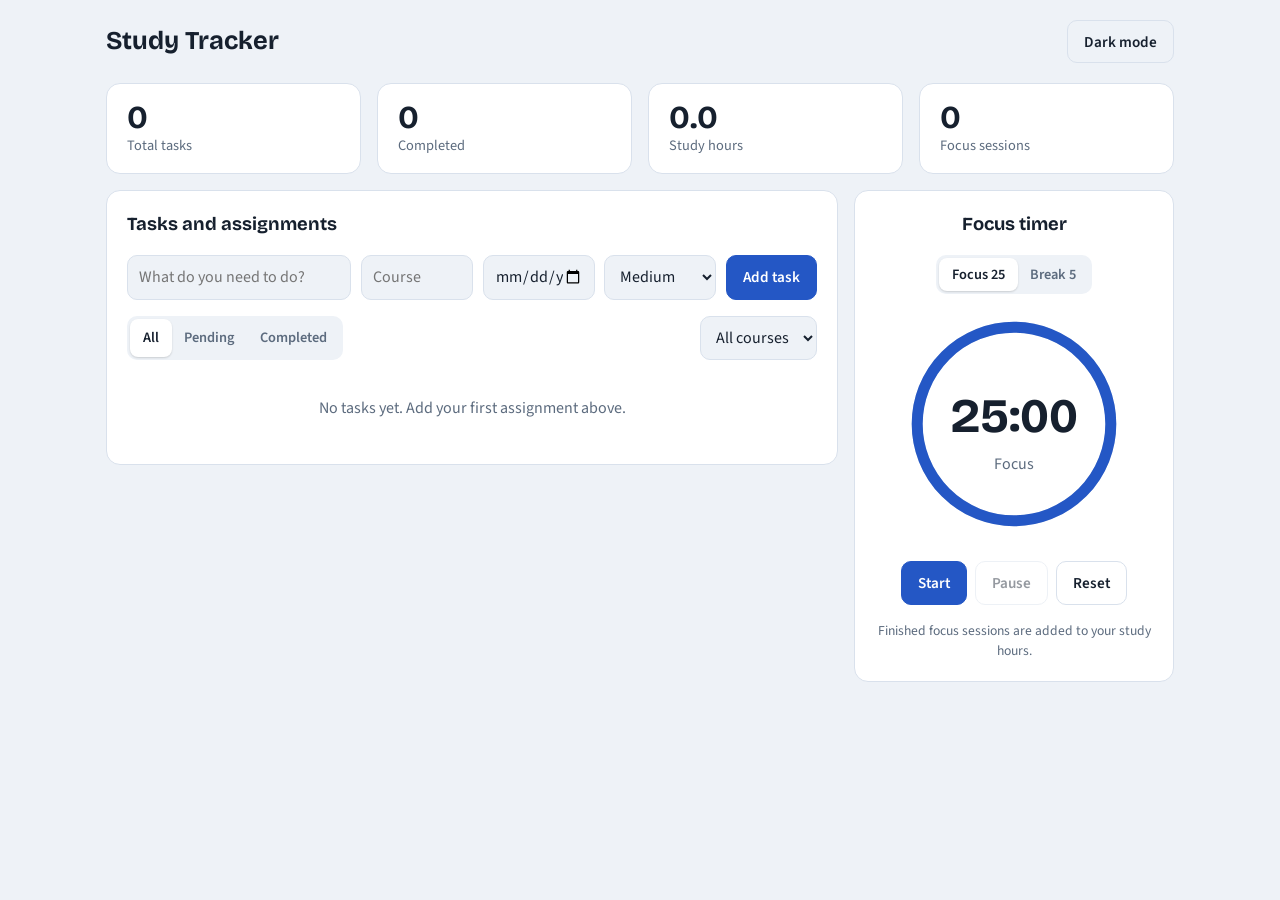
==== Student_study_tracker.html @ a21630e7 "Student_study_tracker.html" ====
<!DOCTYPE html>
<html lang="en">
<head>
  <meta charset="UTF-8">
  <meta name="viewport" content="width=device-width, initial-scale=1">
  <title>Study Tracker</title>
  <!-- Fonts are optional: if offline, the fallback stacks in style.css are used -->
  <link rel="preconnect" href="https://fonts.googleapis.com">
  <link rel="preconnect" href="https://fonts.gstatic.com" crossorigin>
  <link href="https://fonts.googleapis.com/css2?family=Bricolage+Grotesque:wght@500;700&family=Source+Sans+3:wght@400;600&display=swap" rel="stylesheet">
  <style>
/* ===== Design tokens (light is default; dark overrides below) ===== */
:root {
  --bg: #EEF2F7;
  --surface: #FFFFFF;
  --ink: #16202E;
  --muted: #5C6B7E;
  --line: #D9E1EC;
  --accent: #2457C5;
  --accent-ink: #FFFFFF;
  --break: #2E8B63;
  --high: #D64545;
  --medium: #D9A100;
  --low: #3C9D6B;
  --radius: 14px;
  --head: "Bricolage Grotesque", "Segoe UI", system-ui, sans-serif;
  --body: "Source Sans 3", "Segoe UI", system-ui, sans-serif;
}
[data-theme="dark"] {
  --bg: #0E1520;
  --surface: #172131;
  --ink: #E7EEF7;
  --muted: #92A2B8;
  --line: #27354A;
  --accent: #7FB0FF;
  --accent-ink: #0E1520;
  --break: #5CC795;
}

* { box-sizing: border-box; }
body {
  margin: 0; background: var(--bg); color: var(--ink);
  font: 400 1rem/1.5 var(--body);
  transition: background .3s, color .3s;
}
h1, h2, .stat b, #clock { font-family: var(--head); }
h1 { margin: 0; font-size: 1.6rem; }
h2 { margin: 0 0 1rem; font-size: 1.15rem; }
:focus-visible { outline: 3px solid var(--accent); outline-offset: 2px; }

/* ===== Layout: header, stat row, tasks (wide) + timer (side) ===== */
.top { display: flex; justify-content: space-between; align-items: center; max-width: 1100px; margin: 0 auto; padding: 1.25rem 1rem; }
.layout {
  max-width: 1100px; margin: 0 auto; padding: 0 1rem 3rem;
  display: grid; gap: 1rem; grid-template-columns: 1fr 320px; align-items: start;
}
.stats { grid-column: 1 / -1; display: grid; gap: 1rem; grid-template-columns: repeat(4, 1fr); }
.timer { position: sticky; top: 1rem; text-align: center; }
@media (max-width: 860px) {
  .layout { grid-template-columns: 1fr; }
  .stats { grid-template-columns: repeat(2, 1fr); }
  .timer { position: static; order: -1; }
}

/* ===== Panels and stats ===== */
.panel, .stat { background: var(--surface); border: 1px solid var(--line); border-radius: var(--radius); transition: background .3s, border-color .3s; }
.panel { padding: 1.25rem; }
.stat { padding: 1rem 1.25rem; display: flex; flex-direction: column; }
.stat b { font-size: 2rem; line-height: 1.1; }
.stat span { color: var(--muted); font-size: .9rem; }

/* ===== Buttons, inputs ===== */
.btn { font: 600 .95rem var(--body); padding: .6rem 1rem; border-radius: 10px; border: 1px solid var(--line); background: var(--surface); color: var(--ink); cursor: pointer; transition: transform .1s, background .2s, opacity .2s; }
.btn:hover:not(:disabled) { background: var(--bg); }
.btn:active:not(:disabled) { transform: scale(.97); }
.btn:disabled { opacity: .45; cursor: not-allowed; }
.btn.primary { background: var(--accent); border-color: var(--accent); color: var(--accent-ink); }
.btn.primary:hover:not(:disabled) { background: var(--accent); filter: brightness(1.08); }
.btn.ghost { background: transparent; }
input, select { font: inherit; color: var(--ink); background: var(--bg); border: 1px solid var(--line); border-radius: 10px; padding: .55rem .7rem; min-width: 0; }

/* ===== Task form and filters ===== */
.form { display: grid; gap: .6rem; grid-template-columns: 2fr 1fr 1fr 1fr auto; margin-bottom: 1rem; }
@media (max-width: 700px) { .form { grid-template-columns: 1fr 1fr; } #fTitle, .form .primary { grid-column: 1 / -1; } }
.filters { display: flex; flex-wrap: wrap; gap: .6rem; justify-content: space-between; margin-bottom: .75rem; }
.seg { display: inline-flex; background: var(--bg); border-radius: 10px; padding: 3px; }
.seg button { font: 600 .9rem var(--body); border: 0; background: transparent; color: var(--muted); padding: .4rem .8rem; border-radius: 8px; cursor: pointer; transition: background .2s, color .2s; }
.seg button.on { background: var(--surface); color: var(--ink); box-shadow: 0 1px 2px rgba(0,0,0,.15); }

/* ===== Task list ===== */
.list { list-style: none; margin: 0; padding: 0; display: grid; gap: .5rem; }
.task { display: flex; align-items: center; gap: .8rem; padding: .7rem .8rem; border: 1px solid var(--line); border-left: 4px solid var(--medium); border-radius: 10px; }
.task.prio-high { border-left-color: var(--high); }
.task.prio-low { border-left-color: var(--low); }
.body { flex: 1; min-width: 0; }
.title { font-weight: 600; overflow-wrap: anywhere; /* animated strike-through line */
  background: linear-gradient(currentColor, currentColor) no-repeat 0 58% / 0% 2px; transition: background-size .35s ease, color .3s; }
.task.done .title { background-size: 100% 2px; color: var(--muted); }
.chips { display: flex; flex-wrap: wrap; gap: .35rem; margin-top: .2rem; font-size: .8rem; color: var(--muted); }
.chip { background: var(--bg); border-radius: 999px; padding: .05rem .55rem; }
.chip.late { color: var(--high); font-weight: 600; }
.check { flex: none; width: 28px; height: 28px; border-radius: 50%; border: 2px solid var(--line); background: transparent; cursor: pointer; display: grid; place-items: center; transition: background .25s, border-color .25s; }
.check svg { width: 16px; height: 16px; fill: none; stroke: var(--accent-ink); stroke-width: 3; stroke-linecap: round; stroke-linejoin: round; stroke-dasharray: 1; stroke-dashoffset: 1; transition: stroke-dashoffset .3s .1s; }
.task.done .check { background: var(--low); border-color: var(--low); }
.task.done .check svg { stroke-dashoffset: 0; }
.del { flex: none; border: 0; background: transparent; color: var(--muted); font-size: 1.4rem; line-height: 1; cursor: pointer; border-radius: 8px; padding: .1rem .5rem; }
.del:hover { color: var(--high); background: var(--bg); }
.empty { text-align: center; color: var(--muted); padding: 1.5rem 0; }

/* ===== Timer ===== */
.dial { position: relative; width: 220px; margin: 1.25rem auto; }
.dial svg { width: 100%; transform: rotate(-90deg); }
.track, .ring { fill: none; stroke-width: 10; }
.track { stroke: var(--line); }
.ring { stroke: var(--accent); stroke-linecap: round; stroke-dasharray: 553; stroke-dashoffset: 0; transition: stroke-dashoffset .3s linear, stroke .3s; }
.timer.is-break .ring { stroke: var(--break); }
.readout { position: absolute; inset: 0; display: grid; place-content: center; }
#clock { font-size: 3rem; font-weight: 700; font-variant-numeric: tabular-nums; }
#modeLabel { color: var(--muted); }
.controls { display: flex; gap: .5rem; justify-content: center; }
.hint { color: var(--muted); font-size: .85rem; margin: 1rem 0 0; }

@media (prefers-reduced-motion: reduce) { * { transition: none !important; } }
</style>
</head>
<body>
  <header class="top">
    <h1>Study Tracker</h1>
    <button id="themeBtn" class="btn ghost" type="button" aria-label="Switch colour theme">Dark mode</button>
  </header>

  <main class="layout">
    <!-- 1. Dashboard overview -->
    <section class="stats" aria-label="Overview">
      <div class="stat"><b id="statTotal">0</b><span>Total tasks</span></div>
      <div class="stat"><b id="statDone">0</b><span>Completed</span></div>
      <div class="stat"><b id="statHours">0.0</b><span>Study hours</span></div>
      <div class="stat"><b id="statSessions">0</b><span>Focus sessions</span></div>
    </section>

    <!-- 2. Task manager -->
    <section class="panel tasks" aria-labelledby="tasksTitle">
      <h2 id="tasksTitle">Tasks and assignments</h2>

      <form id="taskForm" class="form" autocomplete="off">
        <input id="fTitle" placeholder="What do you need to do?" required maxlength="80" aria-label="Task title">
        <input id="fCourse" list="courseList" placeholder="Course" required maxlength="30" aria-label="Course name">
        <datalist id="courseList"></datalist>
        <input id="fDue" type="date" aria-label="Due date">
        <select id="fPrio" aria-label="Priority">
          <option value="high">High</option>
          <option value="medium" selected>Medium</option>
          <option value="low">Low</option>
        </select>
        <button class="btn primary" type="submit">Add task</button>
      </form>

      <div class="filters">
        <div class="seg" role="group" aria-label="Filter by status">
          <button class="on" data-status="all" type="button">All</button>
          <button data-status="pending" type="button">Pending</button>
          <button data-status="done" type="button">Completed</button>
        </div>
        <select id="courseFilter" aria-label="Filter by course"></select>
      </div>

      <ul id="taskList" class="list"></ul>
    </section>

    <!-- 3. Pomodoro timer -->
    <aside class="panel timer" aria-labelledby="timerTitle">
      <h2 id="timerTitle">Focus timer</h2>
      <div class="seg" role="group" aria-label="Timer mode">
        <button class="on" data-mode="work" type="button">Focus 25</button>
        <button data-mode="break" type="button">Break 5</button>
      </div>
      <div class="dial">
        <svg viewBox="0 0 200 200" aria-hidden="true">
          <circle class="track" cx="100" cy="100" r="88"/>
          <circle id="ring" class="ring" cx="100" cy="100" r="88"/>
        </svg>
        <div class="readout">
          <time id="clock" aria-live="off">25:00</time>
          <span id="modeLabel">Focus</span>
        </div>
      </div>
      <div class="controls">
        <button id="startBtn" class="btn primary" type="button">Start</button>
        <button id="pauseBtn" class="btn" type="button" disabled>Pause</button>
        <button id="resetBtn" class="btn ghost" type="button">Reset</button>
      </div>
      <p class="hint">Finished focus sessions are added to your study hours.</p>
    </aside>
  </main>

  <script>
/* Study Tracker: tasks, stats, theme and Pomodoro timer. Data lives in localStorage. */
'use strict';

const $ = (s) => document.querySelector(s);
const KEY = 'studyTracker.v1';

/* ---------- Storage ---------- */
const defaults = () => ({ tasks: [], minutes: 0, sessions: 0, theme: null });
function load() {
  try { return { ...defaults(), ...JSON.parse(localStorage.getItem(KEY)) }; }
  catch { return defaults(); }              // corrupted or blocked storage: start fresh
}
function save() {
  try { localStorage.setItem(KEY, JSON.stringify(state)); } catch { /* storage full or blocked */ }
}
const state = load();

/* ---------- Theme (dark/light via CSS variables on <html data-theme>) ---------- */
function applyTheme() {
  const dark = state.theme ? state.theme === 'dark' : matchMedia('(prefers-color-scheme: dark)').matches;
  document.documentElement.dataset.theme = dark ? 'dark' : 'light';
  $('#themeBtn').textContent = dark ? 'Light mode' : 'Dark mode';
}
$('#themeBtn').addEventListener('click', () => {
  state.theme = document.documentElement.dataset.theme === 'dark' ? 'light' : 'dark';
  save(); applyTheme();
});

/* ---------- Helpers ---------- */
const esc = (s) => s.replace(/[&<>"']/g, (c) => ({ '&': '&amp;', '<': '&lt;', '>': '&gt;', '"': '&quot;', "'": '&#39;' }[c]));
const parseDate = (iso) => { const [y, m, d] = iso.split('-').map(Number); return new Date(y, m - 1, d); };
const fmtDue = (iso) => iso ? parseDate(iso).toLocaleDateString(undefined, { weekday: 'short', day: 'numeric', month: 'short' }) : 'No due date';
function isLate(t) {
  if (t.done || !t.due) return false;
  const today = new Date(); today.setHours(0, 0, 0, 0);
  return parseDate(t.due) < today;
}

/* ---------- Dashboard stats ---------- */
function renderStats() {
  $('#statTotal').textContent = state.tasks.length;
  $('#statDone').textContent = state.tasks.filter((t) => t.done).length;
  $('#statHours').textContent = (state.minutes / 60).toFixed(1);
  $('#statSessions').textContent = state.sessions;
}

/* ---------- Tasks ---------- */
let statusFilter = 'all', courseFilter = 'all';

function renderCourses() {
  const courses = [...new Set(state.tasks.map((t) => t.course))].sort();
  if (courseFilter !== 'all' && !courses.includes(courseFilter)) courseFilter = 'all';
  $('#courseFilter').innerHTML = '<option value="all">All courses</option>' +
    courses.map((c) => `<option value="${esc(c)}"${c === courseFilter ? ' selected' : ''}>${esc(c)}</option>`).join('');
  $('#courseList').innerHTML = courses.map((c) => `<option value="${esc(c)}">`).join('');  // autocomplete in the form
}

function renderTasks() {
  const items = state.tasks
    .filter((t) => statusFilter === 'all' || (statusFilter === 'done' ? t.done : !t.done))
    .filter((t) => courseFilter === 'all' || t.course === courseFilter)
    .sort((a, b) => a.done - b.done || (a.due || '9999').localeCompare(b.due || '9999'));  // pending first, soonest due first

  $('#taskList').innerHTML = items.length ? items.map((t) => `
    <li class="task prio-${t.prio}${t.done ? ' done' : ''}" data-id="${t.id}">
      <button class="check" type="button" aria-label="Mark complete" aria-pressed="${t.done}">
        <svg viewBox="0 0 24 24"><path d="M5 12.5l4.5 4.5L19 7.5" pathLength="1"/></svg>
      </button>
      <div class="body">
        <div class="title">${esc(t.title)}</div>
        <div class="chips">
          <span class="chip">${esc(t.course)}</span>
          <span class="chip${isLate(t) ? ' late' : ''}">${isLate(t) ? 'Overdue: ' : ''}${fmtDue(t.due)}</span>
          <span class="chip">${t.prio[0].toUpperCase() + t.prio.slice(1)} priority</span>
        </div>
      </div>
      <button class="del" type="button" aria-label="Delete task">&times;</button>
    </li>`).join('')
    : `<li class="empty">${state.tasks.length ? 'No tasks match these filters.' : 'No tasks yet. Add your first assignment above.'}</li>`;
}

function refresh() { renderStats(); renderCourses(); renderTasks(); }

$('#taskForm').addEventListener('submit', (e) => {
  e.preventDefault();
  state.tasks.push({
    id: Date.now().toString(36) + Math.random().toString(36).slice(2, 6),
    title: $('#fTitle').value.trim(),
    course: $('#fCourse').value.trim(),
    due: $('#fDue').value,
    prio: $('#fPrio').value,
    done: false,
  });
  save(); e.target.reset(); $('#fPrio').value = 'medium'; refresh(); $('#fTitle').focus();
});

// One listener handles every checkmark and delete button (event delegation)
$('#taskList').addEventListener('click', (e) => {
  const li = e.target.closest('.task'); if (!li) return;
  const task = state.tasks.find((t) => t.id === li.dataset.id);
  if (e.target.closest('.check')) {
    task.done = !task.done; save();
    li.classList.toggle('done', task.done);        // plays the check and strike-through animation
    renderStats();
    setTimeout(renderTasks, 450);                  // then re-sort after the animation finishes
  } else if (e.target.closest('.del')) {
    state.tasks = state.tasks.filter((t) => t.id !== task.id); save(); refresh();
  }
});

document.querySelectorAll('[data-status]').forEach((b) => b.addEventListener('click', () => {
  statusFilter = b.dataset.status;
  document.querySelectorAll('[data-status]').forEach((x) => x.classList.toggle('on', x === b));
  renderTasks();
}));
$('#courseFilter').addEventListener('change', (e) => { courseFilter = e.target.value; renderTasks(); });

/* ---------- Pomodoro timer ---------- */
const MODES = { work: { label: 'Focus', secs: 25 * 60 }, break: { label: 'Break', secs: 5 * 60 } };
const CIRC = 2 * Math.PI * 88;                    // ring circumference (matches r=88 in the SVG)
let mode = 'work', remaining = MODES.work.secs, endAt = 0, ticker = null;

function renderTimer() {
  const m = String(Math.floor(remaining / 60)).padStart(2, '0');
  const s = String(remaining % 60).padStart(2, '0');
  $('#clock').textContent = `${m}:${s}`;
  $('#modeLabel').textContent = MODES[mode].label;
  $('#ring').style.strokeDashoffset = CIRC * (1 - remaining / MODES[mode].secs);
  $('.timer').classList.toggle('is-break', mode === 'break');
  $('#startBtn').disabled = !!ticker;
  $('#pauseBtn').disabled = !ticker;
  document.title = ticker ? `${m}:${s} ${MODES[mode].label} | Study Tracker` : 'Study Tracker';
}

function tick() {
  // Based on a fixed end time, so the clock stays accurate even if the tab is throttled
  remaining = Math.max(0, Math.ceil((endAt - Date.now()) / 1000));
  if (remaining === 0) return finish();
  renderTimer();
}
function start() { if (ticker) return; endAt = Date.now() + remaining * 1000; ticker = setInterval(tick, 250); renderTimer(); }
function pause() { clearInterval(ticker); ticker = null; renderTimer(); }
function reset() { pause(); remaining = MODES[mode].secs; renderTimer(); }
function setMode(m) {
  mode = m; pause(); remaining = MODES[m].secs;
  document.querySelectorAll('[data-mode]').forEach((b) => b.classList.toggle('on', b.dataset.mode === m));
  renderTimer();
}
function finish() {
  if (mode === 'work') { state.minutes += MODES.work.secs / 60; state.sessions++; save(); renderStats(); }
  beep();
  setMode(mode === 'work' ? 'break' : 'work');    // switch automatically; press Start for the next round
}
function beep() {
  try {
    const ctx = new (window.AudioContext || window.webkitAudioContext)();
    const osc = ctx.createOscillator(), gain = ctx.createGain();
    osc.frequency.value = 660; gain.gain.value = 0.1;
    osc.connect(gain); gain.connect(ctx.destination);
    osc.start(); osc.stop(ctx.currentTime + 0.4);
  } catch { /* audio not available */ }
}

$('#startBtn').addEventListener('click', start);
$('#pauseBtn').addEventListener('click', pause);
$('#resetBtn').addEventListener('click', reset);
document.querySelectorAll('[data-mode]').forEach((b) => b.addEventListener('click', () => setMode(b.dataset.mode)));

/* ---------- Init ---------- */
applyTheme(); refresh(); renderTimer();
</script>
</body>
</html>
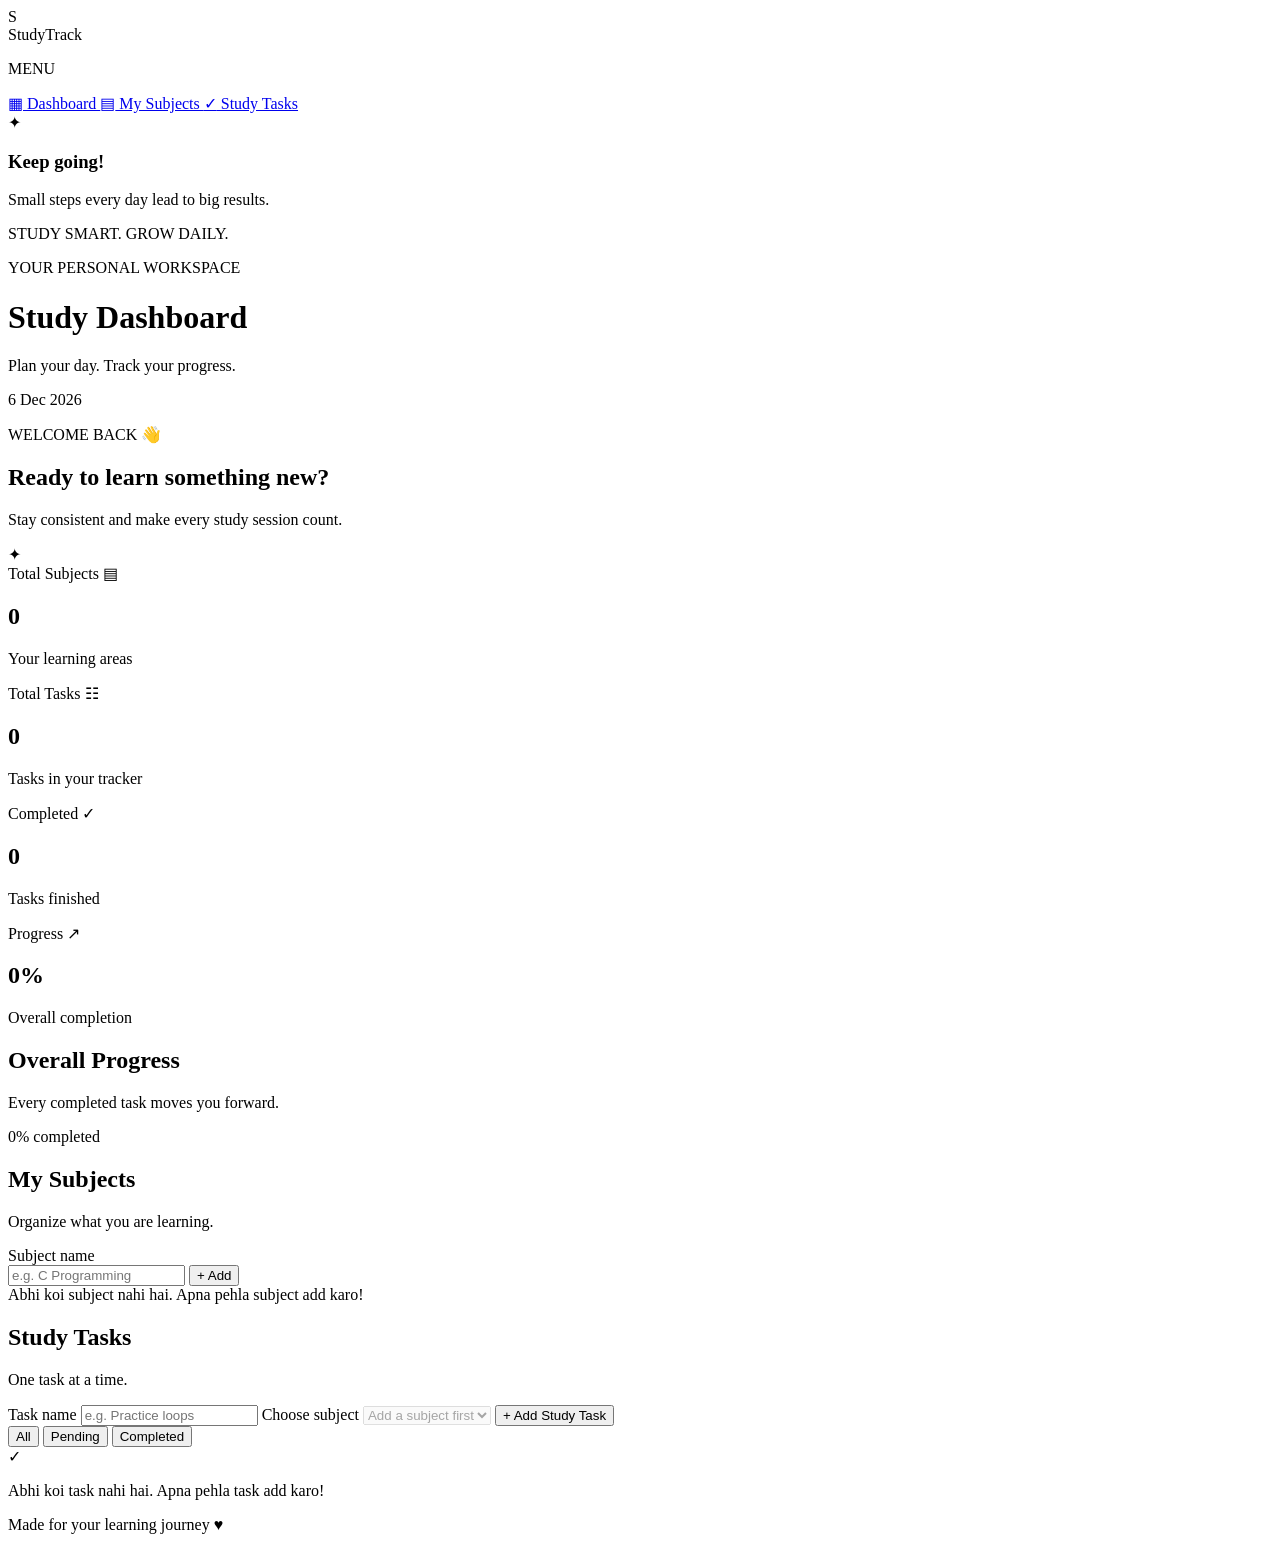
==== commit 6b27d1c9: "Student_study_tracker.html" ====
--- a/Student_study_tracker.html
+++ b/Student_study_tracker.html
@@ -1,369 +1,192 @@
 <!DOCTYPE html>
 <html lang="en">
 <head>
-  <meta charset="UTF-8">
-  <meta name="viewport" content="width=device-width, initial-scale=1">
-  <title>Study Tracker</title>
-  <!-- Fonts are optional: if offline, the fallback stacks in style.css are used -->
-  <link rel="preconnect" href="https://fonts.googleapis.com">
-  <link rel="preconnect" href="https://fonts.gstatic.com" crossorigin>
-  <link href="https://fonts.googleapis.com/css2?family=Bricolage+Grotesque:wght@500;700&family=Source+Sans+3:wght@400;600&display=swap" rel="stylesheet">
-  <style>
-/* ===== Design tokens (light is default; dark overrides below) ===== */
-:root {
-  --bg: #EEF2F7;
-  --surface: #FFFFFF;
-  --ink: #16202E;
-  --muted: #5C6B7E;
-  --line: #D9E1EC;
-  --accent: #2457C5;
-  --accent-ink: #FFFFFF;
-  --break: #2E8B63;
-  --high: #D64545;
-  --medium: #D9A100;
-  --low: #3C9D6B;
-  --radius: 14px;
-  --head: "Bricolage Grotesque", "Segoe UI", system-ui, sans-serif;
-  --body: "Source Sans 3", "Segoe UI", system-ui, sans-serif;
-}
-[data-theme="dark"] {
-  --bg: #0E1520;
-  --surface: #172131;
-  --ink: #E7EEF7;
-  --muted: #92A2B8;
-  --line: #27354A;
-  --accent: #7FB0FF;
-  --accent-ink: #0E1520;
-  --break: #5CC795;
-}
-
-* { box-sizing: border-box; }
-body {
-  margin: 0; background: var(--bg); color: var(--ink);
-  font: 400 1rem/1.5 var(--body);
-  transition: background .3s, color .3s;
-}
-h1, h2, .stat b, #clock { font-family: var(--head); }
-h1 { margin: 0; font-size: 1.6rem; }
-h2 { margin: 0 0 1rem; font-size: 1.15rem; }
-:focus-visible { outline: 3px solid var(--accent); outline-offset: 2px; }
-
-/* ===== Layout: header, stat row, tasks (wide) + timer (side) ===== */
-.top { display: flex; justify-content: space-between; align-items: center; max-width: 1100px; margin: 0 auto; padding: 1.25rem 1rem; }
-.layout {
-  max-width: 1100px; margin: 0 auto; padding: 0 1rem 3rem;
-  display: grid; gap: 1rem; grid-template-columns: 1fr 320px; align-items: start;
-}
-.stats { grid-column: 1 / -1; display: grid; gap: 1rem; grid-template-columns: repeat(4, 1fr); }
-.timer { position: sticky; top: 1rem; text-align: center; }
-@media (max-width: 860px) {
-  .layout { grid-template-columns: 1fr; }
-  .stats { grid-template-columns: repeat(2, 1fr); }
-  .timer { position: static; order: -1; }
-}
-
-/* ===== Panels and stats ===== */
-.panel, .stat { background: var(--surface); border: 1px solid var(--line); border-radius: var(--radius); transition: background .3s, border-color .3s; }
-.panel { padding: 1.25rem; }
-.stat { padding: 1rem 1.25rem; display: flex; flex-direction: column; }
-.stat b { font-size: 2rem; line-height: 1.1; }
-.stat span { color: var(--muted); font-size: .9rem; }
-
-/* ===== Buttons, inputs ===== */
-.btn { font: 600 .95rem var(--body); padding: .6rem 1rem; border-radius: 10px; border: 1px solid var(--line); background: var(--surface); color: var(--ink); cursor: pointer; transition: transform .1s, background .2s, opacity .2s; }
-.btn:hover:not(:disabled) { background: var(--bg); }
-.btn:active:not(:disabled) { transform: scale(.97); }
-.btn:disabled { opacity: .45; cursor: not-allowed; }
-.btn.primary { background: var(--accent); border-color: var(--accent); color: var(--accent-ink); }
-.btn.primary:hover:not(:disabled) { background: var(--accent); filter: brightness(1.08); }
-.btn.ghost { background: transparent; }
-input, select { font: inherit; color: var(--ink); background: var(--bg); border: 1px solid var(--line); border-radius: 10px; padding: .55rem .7rem; min-width: 0; }
-
-/* ===== Task form and filters ===== */
-.form { display: grid; gap: .6rem; grid-template-columns: 2fr 1fr 1fr 1fr auto; margin-bottom: 1rem; }
-@media (max-width: 700px) { .form { grid-template-columns: 1fr 1fr; } #fTitle, .form .primary { grid-column: 1 / -1; } }
-.filters { display: flex; flex-wrap: wrap; gap: .6rem; justify-content: space-between; margin-bottom: .75rem; }
-.seg { display: inline-flex; background: var(--bg); border-radius: 10px; padding: 3px; }
-.seg button { font: 600 .9rem var(--body); border: 0; background: transparent; color: var(--muted); padding: .4rem .8rem; border-radius: 8px; cursor: pointer; transition: background .2s, color .2s; }
-.seg button.on { background: var(--surface); color: var(--ink); box-shadow: 0 1px 2px rgba(0,0,0,.15); }
-
-/* ===== Task list ===== */
-.list { list-style: none; margin: 0; padding: 0; display: grid; gap: .5rem; }
-.task { display: flex; align-items: center; gap: .8rem; padding: .7rem .8rem; border: 1px solid var(--line); border-left: 4px solid var(--medium); border-radius: 10px; }
-.task.prio-high { border-left-color: var(--high); }
-.task.prio-low { border-left-color: var(--low); }
-.body { flex: 1; min-width: 0; }
-.title { font-weight: 600; overflow-wrap: anywhere; /* animated strike-through line */
-  background: linear-gradient(currentColor, currentColor) no-repeat 0 58% / 0% 2px; transition: background-size .35s ease, color .3s; }
-.task.done .title { background-size: 100% 2px; color: var(--muted); }
-.chips { display: flex; flex-wrap: wrap; gap: .35rem; margin-top: .2rem; font-size: .8rem; color: var(--muted); }
-.chip { background: var(--bg); border-radius: 999px; padding: .05rem .55rem; }
-.chip.late { color: var(--high); font-weight: 600; }
-.check { flex: none; width: 28px; height: 28px; border-radius: 50%; border: 2px solid var(--line); background: transparent; cursor: pointer; display: grid; place-items: center; transition: background .25s, border-color .25s; }
-.check svg { width: 16px; height: 16px; fill: none; stroke: var(--accent-ink); stroke-width: 3; stroke-linecap: round; stroke-linejoin: round; stroke-dasharray: 1; stroke-dashoffset: 1; transition: stroke-dashoffset .3s .1s; }
-.task.done .check { background: var(--low); border-color: var(--low); }
-.task.done .check svg { stroke-dashoffset: 0; }
-.del { flex: none; border: 0; background: transparent; color: var(--muted); font-size: 1.4rem; line-height: 1; cursor: pointer; border-radius: 8px; padding: .1rem .5rem; }
-.del:hover { color: var(--high); background: var(--bg); }
-.empty { text-align: center; color: var(--muted); padding: 1.5rem 0; }
-
-/* ===== Timer ===== */
-.dial { position: relative; width: 220px; margin: 1.25rem auto; }
-.dial svg { width: 100%; transform: rotate(-90deg); }
-.track, .ring { fill: none; stroke-width: 10; }
-.track { stroke: var(--line); }
-.ring { stroke: var(--accent); stroke-linecap: round; stroke-dasharray: 553; stroke-dashoffset: 0; transition: stroke-dashoffset .3s linear, stroke .3s; }
-.timer.is-break .ring { stroke: var(--break); }
-.readout { position: absolute; inset: 0; display: grid; place-content: center; }
-#clock { font-size: 3rem; font-weight: 700; font-variant-numeric: tabular-nums; }
-#modeLabel { color: var(--muted); }
-.controls { display: flex; gap: .5rem; justify-content: center; }
-.hint { color: var(--muted); font-size: .85rem; margin: 1rem 0 0; }
-
-@media (prefers-reduced-motion: reduce) { * { transition: none !important; } }
-</style>
+    <meta charset="UTF-8">
+    <meta name="viewport" content="width=device-width, initial-scale=1.0">
+    <title>Study Tracker</title>
+    <link rel="stylesheet" href="style.css">
+    <script src="script.js" defer></script>
 </head>
 <body>
-  <header class="top">
-    <h1>Study Tracker</h1>
-    <button id="themeBtn" class="btn ghost" type="button" aria-label="Switch colour theme">Dark mode</button>
-  </header>
 
-  <main class="layout">
-    <!-- 1. Dashboard overview -->
-    <section class="stats" aria-label="Overview">
-      <div class="stat"><b id="statTotal">0</b><span>Total tasks</span></div>
-      <div class="stat"><b id="statDone">0</b><span>Completed</span></div>
-      <div class="stat"><b id="statHours">0.0</b><span>Study hours</span></div>
-      <div class="stat"><b id="statSessions">0</b><span>Focus sessions</span></div>
-    </section>
+    <div class="app">
 
-    <!-- 2. Task manager -->
-    <section class="panel tasks" aria-labelledby="tasksTitle">
-      <h2 id="tasksTitle">Tasks and assignments</h2>
+        <aside class="sidebar">
+            <div class="logo">
+                <div class="logo-icon">S</div>
+                <span>Study<span class="purple-text">Track</span></span>
+            </div>
 
-      <form id="taskForm" class="form" autocomplete="off">
-        <input id="fTitle" placeholder="What do you need to do?" required maxlength="80" aria-label="Task title">
-        <input id="fCourse" list="courseList" placeholder="Course" required maxlength="30" aria-label="Course name">
-        <datalist id="courseList"></datalist>
-        <input id="fDue" type="date" aria-label="Due date">
-        <select id="fPrio" aria-label="Priority">
-          <option value="high">High</option>
-          <option value="medium" selected>Medium</option>
-          <option value="low">Low</option>
-        </select>
-        <button class="btn primary" type="submit">Add task</button>
-      </form>
+            <p class="menu-title">MENU</p>
 
-      <div class="filters">
-        <div class="seg" role="group" aria-label="Filter by status">
-          <button class="on" data-status="all" type="button">All</button>
-          <button data-status="pending" type="button">Pending</button>
-          <button data-status="done" type="button">Completed</button>
-        </div>
-        <select id="courseFilter" aria-label="Filter by course"></select>
-      </div>
+            <nav>
+                <a href="#dashboard" class="nav-link active">
+                    <span>▦</span> Dashboard
+                </a>
+                <a href="#subjects" class="nav-link">
+                    <span>▤</span> My Subjects
+                </a>
+                <a href="#tasks" class="nav-link">
+                    <span>✓</span> Study Tasks
+                </a>
+            </nav>
 
-      <ul id="taskList" class="list"></ul>
-    </section>
+            <div class="sidebar-bottom">
+                <div class="mini-card">
+                    <span class="mini-icon">✦</span>
+                    <h3>Keep going!</h3>
+                    <p>Small steps every day lead to big results.</p>
+                </div>
+                <p class="sidebar-footer">STUDY SMART. GROW DAILY.</p>
+            </div>
+        </aside>
 
-    <!-- 3. Pomodoro timer -->
-    <aside class="panel timer" aria-labelledby="timerTitle">
-      <h2 id="timerTitle">Focus timer</h2>
-      <div class="seg" role="group" aria-label="Timer mode">
-        <button class="on" data-mode="work" type="button">Focus 25</button>
-        <button data-mode="break" type="button">Break 5</button>
-      </div>
-      <div class="dial">
-        <svg viewBox="0 0 200 200" aria-hidden="true">
-          <circle class="track" cx="100" cy="100" r="88"/>
-          <circle id="ring" class="ring" cx="100" cy="100" r="88"/>
-        </svg>
-        <div class="readout">
-          <time id="clock" aria-live="off">25:00</time>
-          <span id="modeLabel">Focus</span>
-        </div>
-      </div>
-      <div class="controls">
-        <button id="startBtn" class="btn primary" type="button">Start</button>
-        <button id="pauseBtn" class="btn" type="button" disabled>Pause</button>
-        <button id="resetBtn" class="btn ghost" type="button">Reset</button>
-      </div>
-      <p class="hint">Finished focus sessions are added to your study hours.</p>
-    </aside>
-  </main>
+        <main class="main-content" id="dashboard">
 
-  <script>
-/* Study Tracker: tasks, stats, theme and Pomodoro timer. Data lives in localStorage. */
-'use strict';
+            <header class="topbar">
+                <div>
+                    <p class="eyebrow">YOUR PERSONAL WORKSPACE</p>
+                    <h1>Study Dashboard</h1>
+                    <p class="subtitle">Plan your day. Track your progress.</p>
+                </div>
+                <div class="date-badge" id="todayDate"></div>
+            </header>
 
-const $ = (s) => document.querySelector(s);
-const KEY = 'studyTracker.v1';
+            <section class="welcome-card">
+                <div>
+                    <p class="welcome-label">WELCOME BACK 👋</p>
+                    <h2>Ready to learn something new?</h2>
+                    <p>Stay consistent and make every study session count.</p>
+                </div>
+                <div class="welcome-symbol">✦</div>
+            </section>
 
-/* ---------- Storage ---------- */
-const defaults = () => ({ tasks: [], minutes: 0, sessions: 0, theme: null });
-function load() {
-  try { return { ...defaults(), ...JSON.parse(localStorage.getItem(KEY)) }; }
-  catch { return defaults(); }              // corrupted or blocked storage: start fresh
-}
-function save() {
-  try { localStorage.setItem(KEY, JSON.stringify(state)); } catch { /* storage full or blocked */ }
-}
-const state = load();
+            <section class="stats-grid">
+                <article class="stat-card">
+                    <div class="stat-top">
+                        <span>Total Subjects</span>
+                        <span class="stat-icon purple-bg">▤</span>
+                    </div>
+                    <h2 id="totalSubjects">0</h2>
+                    <p>Your learning areas</p>
+                </article>
 
-/* ---------- Theme (dark/light via CSS variables on <html data-theme>) ---------- */
-function applyTheme() {
-  const dark = state.theme ? state.theme === 'dark' : matchMedia('(prefers-color-scheme: dark)').matches;
-  document.documentElement.dataset.theme = dark ? 'dark' : 'light';
-  $('#themeBtn').textContent = dark ? 'Light mode' : 'Dark mode';
-}
-$('#themeBtn').addEventListener('click', () => {
-  state.theme = document.documentElement.dataset.theme === 'dark' ? 'light' : 'dark';
-  save(); applyTheme();
-});
+                <article class="stat-card">
+                    <div class="stat-top">
+                        <span>Total Tasks</span>
+                        <span class="stat-icon blue-bg">☷</span>
+                    </div>
+                    <h2 id="totalTasks">0</h2>
+                    <p>Tasks in your tracker</p>
+                </article>
 
-/* ---------- Helpers ---------- */
-const esc = (s) => s.replace(/[&<>"']/g, (c) => ({ '&': '&amp;', '<': '&lt;', '>': '&gt;', '"': '&quot;', "'": '&#39;' }[c]));
-const parseDate = (iso) => { const [y, m, d] = iso.split('-').map(Number); return new Date(y, m - 1, d); };
-const fmtDue = (iso) => iso ? parseDate(iso).toLocaleDateString(undefined, { weekday: 'short', day: 'numeric', month: 'short' }) : 'No due date';
-function isLate(t) {
-  if (t.done || !t.due) return false;
-  const today = new Date(); today.setHours(0, 0, 0, 0);
-  return parseDate(t.due) < today;
-}
+                <article class="stat-card">
+                    <div class="stat-top">
+                        <span>Completed</span>
+                        <span class="stat-icon green-bg">✓</span>
+                    </div>
+                    <h2 id="completedTasks">0</h2>
+                    <p>Tasks finished</p>
+                </article>
 
-/* ---------- Dashboard stats ---------- */
-function renderStats() {
-  $('#statTotal').textContent = state.tasks.length;
-  $('#statDone').textContent = state.tasks.filter((t) => t.done).length;
-  $('#statHours').textContent = (state.minutes / 60).toFixed(1);
-  $('#statSessions').textContent = state.sessions;
-}
+                <article class="stat-card">
+                    <div class="stat-top">
+                        <span>Progress</span>
+                        <span class="stat-icon orange-bg">↗</span>
+                    </div>
+                    <h2 id="progressPercent">0%</h2>
+                    <p>Overall completion</p>
+                </article>
+            </section>
 
-/* ---------- Tasks ---------- */
-let statusFilter = 'all', courseFilter = 'all';
+            <section class="panel progress-panel">
+                <div class="section-heading">
+                    <div>
+                        <h2>Overall Progress</h2>
+                        <p>Every completed task moves you forward.</p>
+                    </div>
+                    <span class="progress-label" id="progressLabel">0% completed</span>
+                </div>
+                <div class="progress-track">
+                    <div class="progress-fill" id="progressBar"></div>
+                </div>
+            </section>
 
-function renderCourses() {
-  const courses = [...new Set(state.tasks.map((t) => t.course))].sort();
-  if (courseFilter !== 'all' && !courses.includes(courseFilter)) courseFilter = 'all';
-  $('#courseFilter').innerHTML = '<option value="all">All courses</option>' +
-    courses.map((c) => `<option value="${esc(c)}"${c === courseFilter ? ' selected' : ''}>${esc(c)}</option>`).join('');
-  $('#courseList').innerHTML = courses.map((c) => `<option value="${esc(c)}">`).join('');  // autocomplete in the form
-}
+            <section class="content-grid">
 
-function renderTasks() {
-  const items = state.tasks
-    .filter((t) => statusFilter === 'all' || (statusFilter === 'done' ? t.done : !t.done))
-    .filter((t) => courseFilter === 'all' || t.course === courseFilter)
-    .sort((a, b) => a.done - b.done || (a.due || '9999').localeCompare(b.due || '9999'));  // pending first, soonest due first
+                <div class="panel" id="subjects">
+                    <div class="section-heading">
+                        <div>
+                            <h2>My Subjects</h2>
+                            <p>Organize what you are learning.</p>
+                        </div>
+                    </div>
 
-  $('#taskList').innerHTML = items.length ? items.map((t) => `
-    <li class="task prio-${t.prio}${t.done ? ' done' : ''}" data-id="${t.id}">
-      <button class="check" type="button" aria-label="Mark complete" aria-pressed="${t.done}">
-        <svg viewBox="0 0 24 24"><path d="M5 12.5l4.5 4.5L19 7.5" pathLength="1"/></svg>
-      </button>
-      <div class="body">
-        <div class="title">${esc(t.title)}</div>
-        <div class="chips">
-          <span class="chip">${esc(t.course)}</span>
-          <span class="chip${isLate(t) ? ' late' : ''}">${isLate(t) ? 'Overdue: ' : ''}${fmtDue(t.due)}</span>
-          <span class="chip">${t.prio[0].toUpperCase() + t.prio.slice(1)} priority</span>
-        </div>
-      </div>
-      <button class="del" type="button" aria-label="Delete task">&times;</button>
-    </li>`).join('')
-    : `<li class="empty">${state.tasks.length ? 'No tasks match these filters.' : 'No tasks yet. Add your first assignment above.'}</li>`;
-}
+                    <form id="subjectForm" class="form">
+                        <label for="subjectName">Subject name</label>
+                        <div class="input-row">
+                            <input
+                                type="text"
+                                id="subjectName"
+                                placeholder="e.g. C Programming"
+                                maxlength="50"
+                                required
+                            >
+                            <button type="submit" class="primary-btn">+ Add</button>
+                        </div>
+                    </form>
 
-function refresh() { renderStats(); renderCourses(); renderTasks(); }
+                    <div id="subjectList" class="subject-list"></div>
+                </div>
 
-$('#taskForm').addEventListener('submit', (e) => {
-  e.preventDefault();
-  state.tasks.push({
-    id: Date.now().toString(36) + Math.random().toString(36).slice(2, 6),
-    title: $('#fTitle').value.trim(),
-    course: $('#fCourse').value.trim(),
-    due: $('#fDue').value,
-    prio: $('#fPrio').value,
-    done: false,
-  });
-  save(); e.target.reset(); $('#fPrio').value = 'medium'; refresh(); $('#fTitle').focus();
-});
+                <div class="panel" id="tasks">
+                    <div class="section-heading">
+                        <div>
+                            <h2>Study Tasks</h2>
+                            <p>One task at a time.</p>
+                        </div>
+                    </div>
 
-// One listener handles every checkmark and delete button (event delegation)
-$('#taskList').addEventListener('click', (e) => {
-  const li = e.target.closest('.task'); if (!li) return;
-  const task = state.tasks.find((t) => t.id === li.dataset.id);
-  if (e.target.closest('.check')) {
-    task.done = !task.done; save();
-    li.classList.toggle('done', task.done);        // plays the check and strike-through animation
-    renderStats();
-    setTimeout(renderTasks, 450);                  // then re-sort after the animation finishes
-  } else if (e.target.closest('.del')) {
-    state.tasks = state.tasks.filter((t) => t.id !== task.id); save(); refresh();
-  }
-});
+                    <form id="taskForm" class="form">
+                        <label for="taskName">Task name</label>
+                        <input
+                            type="text"
+                            id="taskName"
+                            placeholder="e.g. Practice loops"
+                            maxlength="100"
+                            required
+                        >
 
-document.querySelectorAll('[data-status]').forEach((b) => b.addEventListener('click', () => {
-  statusFilter = b.dataset.status;
-  document.querySelectorAll('[data-status]').forEach((x) => x.classList.toggle('on', x === b));
-  renderTasks();
-}));
-$('#courseFilter').addEventListener('change', (e) => { courseFilter = e.target.value; renderTasks(); });
+                        <label for="taskSubject">Choose subject</label>
+                        <select id="taskSubject" required>
+                            <option value="">Select a subject</option>
+                        </select>
 
-/* ---------- Pomodoro timer ---------- */
-const MODES = { work: { label: 'Focus', secs: 25 * 60 }, break: { label: 'Break', secs: 5 * 60 } };
-const CIRC = 2 * Math.PI * 88;                    // ring circumference (matches r=88 in the SVG)
-let mode = 'work', remaining = MODES.work.secs, endAt = 0, ticker = null;
+                        <button type="submit" class="primary-btn full-btn">
+                            + Add Study Task
+                        </button>
+                    </form>
 
-function renderTimer() {
-  const m = String(Math.floor(remaining / 60)).padStart(2, '0');
-  const s = String(remaining % 60).padStart(2, '0');
-  $('#clock').textContent = `${m}:${s}`;
-  $('#modeLabel').textContent = MODES[mode].label;
-  $('#ring').style.strokeDashoffset = CIRC * (1 - remaining / MODES[mode].secs);
-  $('.timer').classList.toggle('is-break', mode === 'break');
-  $('#startBtn').disabled = !!ticker;
-  $('#pauseBtn').disabled = !ticker;
-  document.title = ticker ? `${m}:${s} ${MODES[mode].label} | Study Tracker` : 'Study Tracker';
-}
+                    <div class="task-filters">
+                        <button type="button" class="filter-btn active"
+                            data-filter="all">All</button>
+                        <button type="button" class="filter-btn"
+                            data-filter="pending">Pending</button>
+                        <button type="button" class="filter-btn"
+                            data-filter="completed">Completed</button>
+                    </div>
 
-function tick() {
-  // Based on a fixed end time, so the clock stays accurate even if the tab is throttled
-  remaining = Math.max(0, Math.ceil((endAt - Date.now()) / 1000));
-  if (remaining === 0) return finish();
-  renderTimer();
-}
-function start() { if (ticker) return; endAt = Date.now() + remaining * 1000; ticker = setInterval(tick, 250); renderTimer(); }
-function pause() { clearInterval(ticker); ticker = null; renderTimer(); }
-function reset() { pause(); remaining = MODES[mode].secs; renderTimer(); }
-function setMode(m) {
-  mode = m; pause(); remaining = MODES[m].secs;
-  document.querySelectorAll('[data-mode]').forEach((b) => b.classList.toggle('on', b.dataset.mode === m));
-  renderTimer();
-}
-function finish() {
-  if (mode === 'work') { state.minutes += MODES.work.secs / 60; state.sessions++; save(); renderStats(); }
-  beep();
-  setMode(mode === 'work' ? 'break' : 'work');    // switch automatically; press Start for the next round
-}
-function beep() {
-  try {
-    const ctx = new (window.AudioContext || window.webkitAudioContext)();
-    const osc = ctx.createOscillator(), gain = ctx.createGain();
-    osc.frequency.value = 660; gain.gain.value = 0.1;
-    osc.connect(gain); gain.connect(ctx.destination);
-    osc.start(); osc.stop(ctx.currentTime + 0.4);
-  } catch { /* audio not available */ }
-}
+                    <div id="taskList" class="task-list"></div>
+                </div>
 
-$('#startBtn').addEventListener('click', start);
-$('#pauseBtn').addEventListener('click', pause);
-$('#resetBtn').addEventListener('click', reset);
-document.querySelectorAll('[data-mode]').forEach((b) => b.addEventListener('click', () => setMode(b.dataset.mode)));
+            </section>
 
-/* ---------- Init ---------- */
-applyTheme(); refresh(); renderTimer();
-</script>
+            <footer class="page-footer">
+                Made for your learning journey <span>♥</span>
+            </footer>
+
+        </main>
+    </div>
+
 </body>
 </html>
